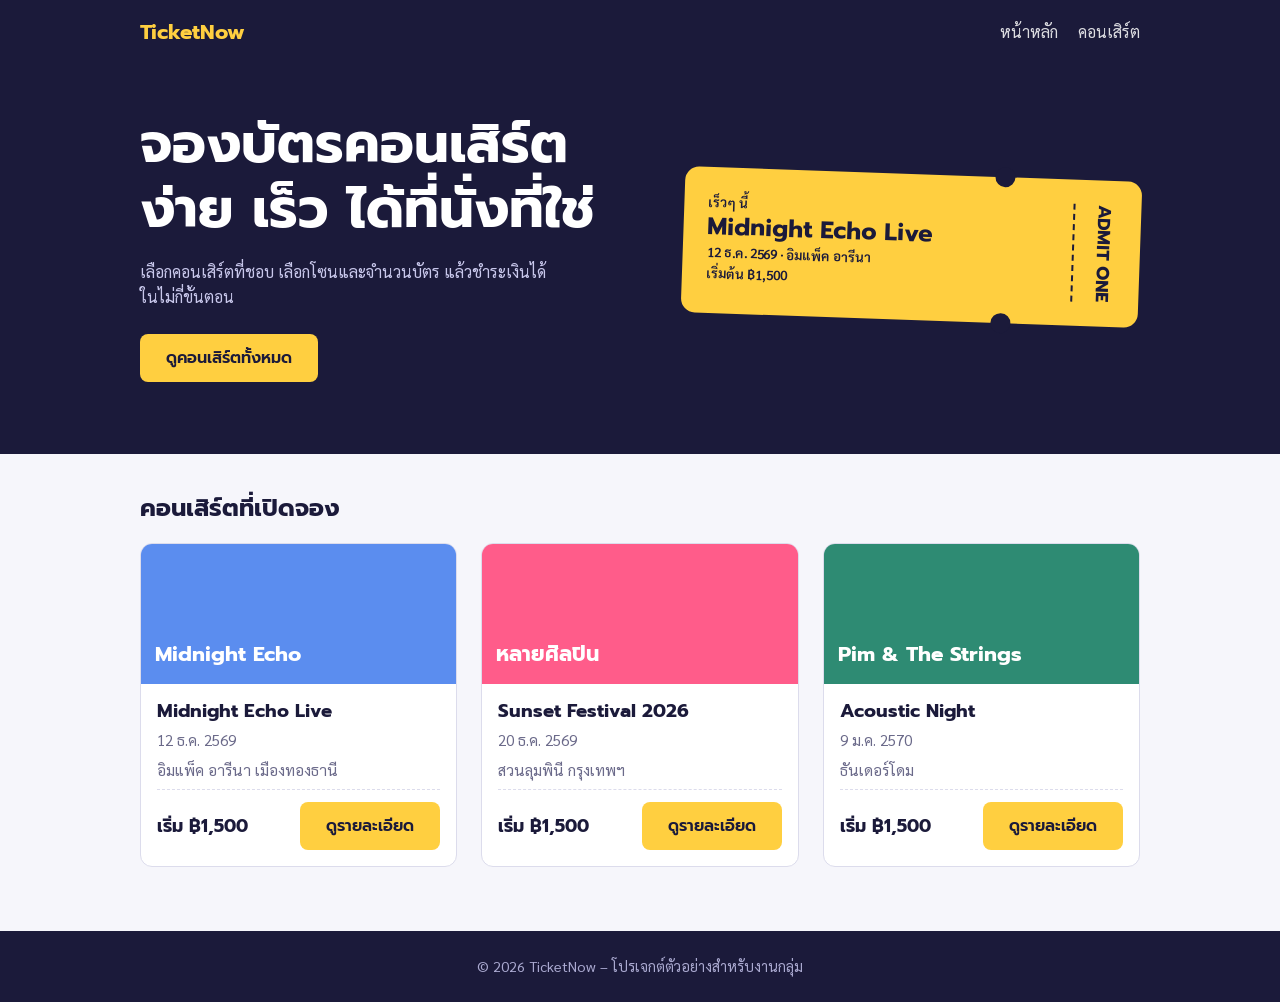
==== index.html @ 6ffe8226 "Add files via upload" ====
<!DOCTYPE html><html lang="th"><head><meta charset="utf-8"><meta name="viewport" content="width=device-width,initial-scale=1"><title>TicketNow – จองบัตรคอนเสิร์ต</title><link rel="stylesheet" href="style.css"></head><body>
<header></header>
<section class="hero"><div class="wrap">
 <div><h1>จองบัตรคอนเสิร์ต<br>ง่าย เร็ว ได้ที่นั่งที่ใช่</h1><p>เลือกคอนเสิร์ตที่ชอบ เลือกโซนและจำนวนบัตร แล้วชำระเงินได้ในไม่กี่ขั้นตอน</p><a class="btn" href="#concerts">ดูคอนเสิร์ตทั้งหมด</a></div>
 <div class="stub" aria-hidden="true"><div class="main"><small>เร็วๆ นี้</small><h3>Midnight Echo Live</h3><small>12 ธ.ค. 2569 · อิมแพ็ค อารีนา</small><small>เริ่มต้น ฿1,500</small></div><div class="seat">ADMIT ONE</div></div>
</div></section>
<main><div class="wrap" id="concerts"><h2>คอนเสิร์ตที่เปิดจอง</h2><div class="grid" id="grid"></div></div></main>
<footer></footer>
<script src="app.js"></script>
<script>
document.getElementById('grid').innerHTML=CONCERTS.map(c=>`<article class="card"><div class="cover" style="background:${c.color}">${c.artist}</div><div class="body"><h3>${c.name}</h3><div class="meta">${c.date}</div><div class="meta">${c.venue}</div><div class="foot"><span class="price">เริ่ม ${fmt(1500)}</span><a class="btn" href="detail.html?id=${c.id}">ดูรายละเอียด</a></div></div></article>`).join('');
</script></body></html>
---- style.css ----
:root{--ink:#1b1a3a;--paper:#f6f6fb;--ticket:#ffcf40;--pink:#ff5c8a;--sky:#5b8def;--line:#dcdcec;--muted:#6b6a8a;--white:#fff}
*{box-sizing:border-box;margin:0}
body{font-family:'Sarabun',sans-serif;background:var(--paper);color:var(--ink);line-height:1.6}
h1,h2,h3,.logo{font-family:'Prompt',sans-serif;line-height:1.2}
a{color:inherit;text-decoration:none}
:focus-visible{outline:3px solid var(--sky);outline-offset:2px}
.wrap{max-width:1040px;margin:0 auto;padding:0 20px}
header{background:var(--ink);color:var(--white)}
header .wrap{display:flex;justify-content:space-between;align-items:center;height:64px}
.logo{font-weight:700;font-size:1.3rem;color:var(--ticket)}
nav a{margin-left:20px;opacity:.85}nav a:hover{opacity:1}
.hero{background:var(--ink);color:var(--white);padding:48px 0 72px}
.hero .wrap{display:grid;grid-template-columns:1.1fr 1fr;gap:40px;align-items:center}
.hero h1{font-size:clamp(2rem,5vw,3.4rem);font-weight:700}
.hero p{margin:16px 0 24px;color:#c9c8ec;max-width:46ch}
.btn{display:inline-block;border:0;cursor:pointer;font:600 1rem 'Prompt',sans-serif;padding:12px 26px;border-radius:8px;background:var(--ticket);color:var(--ink)}
.btn:hover{filter:brightness(.95)}.btn:disabled{opacity:.4;cursor:not-allowed}
.btn.dark{background:var(--ink);color:var(--white)}
.stub{background:var(--ticket);color:var(--ink);border-radius:14px;padding:24px;position:relative;transform:rotate(2deg);display:grid;grid-template-columns:1fr auto;gap:16px}
.stub::before,.stub::after{content:"";position:absolute;left:calc(70% - 10px);width:20px;height:20px;border-radius:50%;background:var(--ink)}
.stub::before{top:-10px}.stub::after{bottom:-10px}
.stub .main{border-right:2px dashed var(--ink);padding-right:16px}
.stub h3{font-size:1.5rem}.stub small{display:block;font-weight:600}
.stub .seat{writing-mode:vertical-rl;font:700 1.1rem 'Prompt';align-self:center}
main{padding:40px 0 64px}
.grid{display:grid;grid-template-columns:repeat(auto-fill,minmax(290px,1fr));gap:24px;margin-top:20px}
.card{background:var(--white);border:1px solid var(--line);border-radius:12px;overflow:hidden;display:flex;flex-direction:column}
.card .cover{height:140px;display:flex;align-items:flex-end;padding:14px;color:var(--white);font:700 1.3rem 'Prompt'}
.card .body{padding:16px;display:flex;flex-direction:column;gap:6px;flex:1}
.card .meta{color:var(--muted);font-size:.95rem}
.card .foot{display:flex;justify-content:space-between;align-items:center;margin-top:auto;padding-top:12px;border-top:1px dashed var(--line)}
.price{font:700 1.1rem 'Prompt'}
.layout{display:grid;grid-template-columns:1.5fr 1fr;gap:32px;align-items:start}
.panel{background:var(--white);border:1px solid var(--line);border-radius:12px;padding:20px}
.panel+.panel{margin-top:16px}
.banner{height:220px;border-radius:12px;display:flex;align-items:flex-end;padding:20px;color:var(--white);font:700 2rem 'Prompt';margin-bottom:20px}
.zone{display:flex;justify-content:space-between;align-items:center;padding:14px 0;border-bottom:1px dashed var(--line)}
.zone:last-child{border:0}
.zone b{font-family:'Prompt'}.zone span{color:var(--muted);font-size:.9rem;display:block}
.qty{display:flex;align-items:center;gap:10px}
.qty button{width:34px;height:34px;border-radius:50%;border:1px solid var(--ink);background:var(--white);font-size:1.2rem;cursor:pointer}
.qty button:hover{background:var(--ticket)}
.row{display:flex;justify-content:space-between;padding:6px 0}
.total{font:700 1.3rem 'Prompt';border-top:2px solid var(--ink);margin-top:10px;padding-top:12px}
label{display:block;font-weight:600;margin:14px 0 4px}
input{width:100%;padding:11px 12px;border:1px solid var(--line);border-radius:8px;font:inherit}
.tabs{display:flex;gap:8px;margin-bottom:8px}
.tabs button{flex:1;padding:10px;border:1px solid var(--line);background:var(--white);border-radius:8px;font:600 .95rem 'Prompt';cursor:pointer}
.tabs button[aria-pressed=true]{background:var(--ink);color:var(--white);border-color:var(--ink)}
.hidden{display:none}
.success{text-align:center;padding:40px 20px}
.success h2{font-size:1.8rem;margin-bottom:8px}
.crumb{color:var(--muted);margin-bottom:16px;display:block}
footer{background:var(--ink);color:#aaa9d0;padding:24px 0;text-align:center;font-size:.9rem}
@media(max-width:800px){.hero .wrap,.layout{grid-template-columns:1fr}.stub{transform:none}}
@media(prefers-reduced-motion:no-preference){.stub{animation:in .6s ease-out}@keyframes in{from{transform:rotate(8deg) translateY(20px);opacity:0}}}
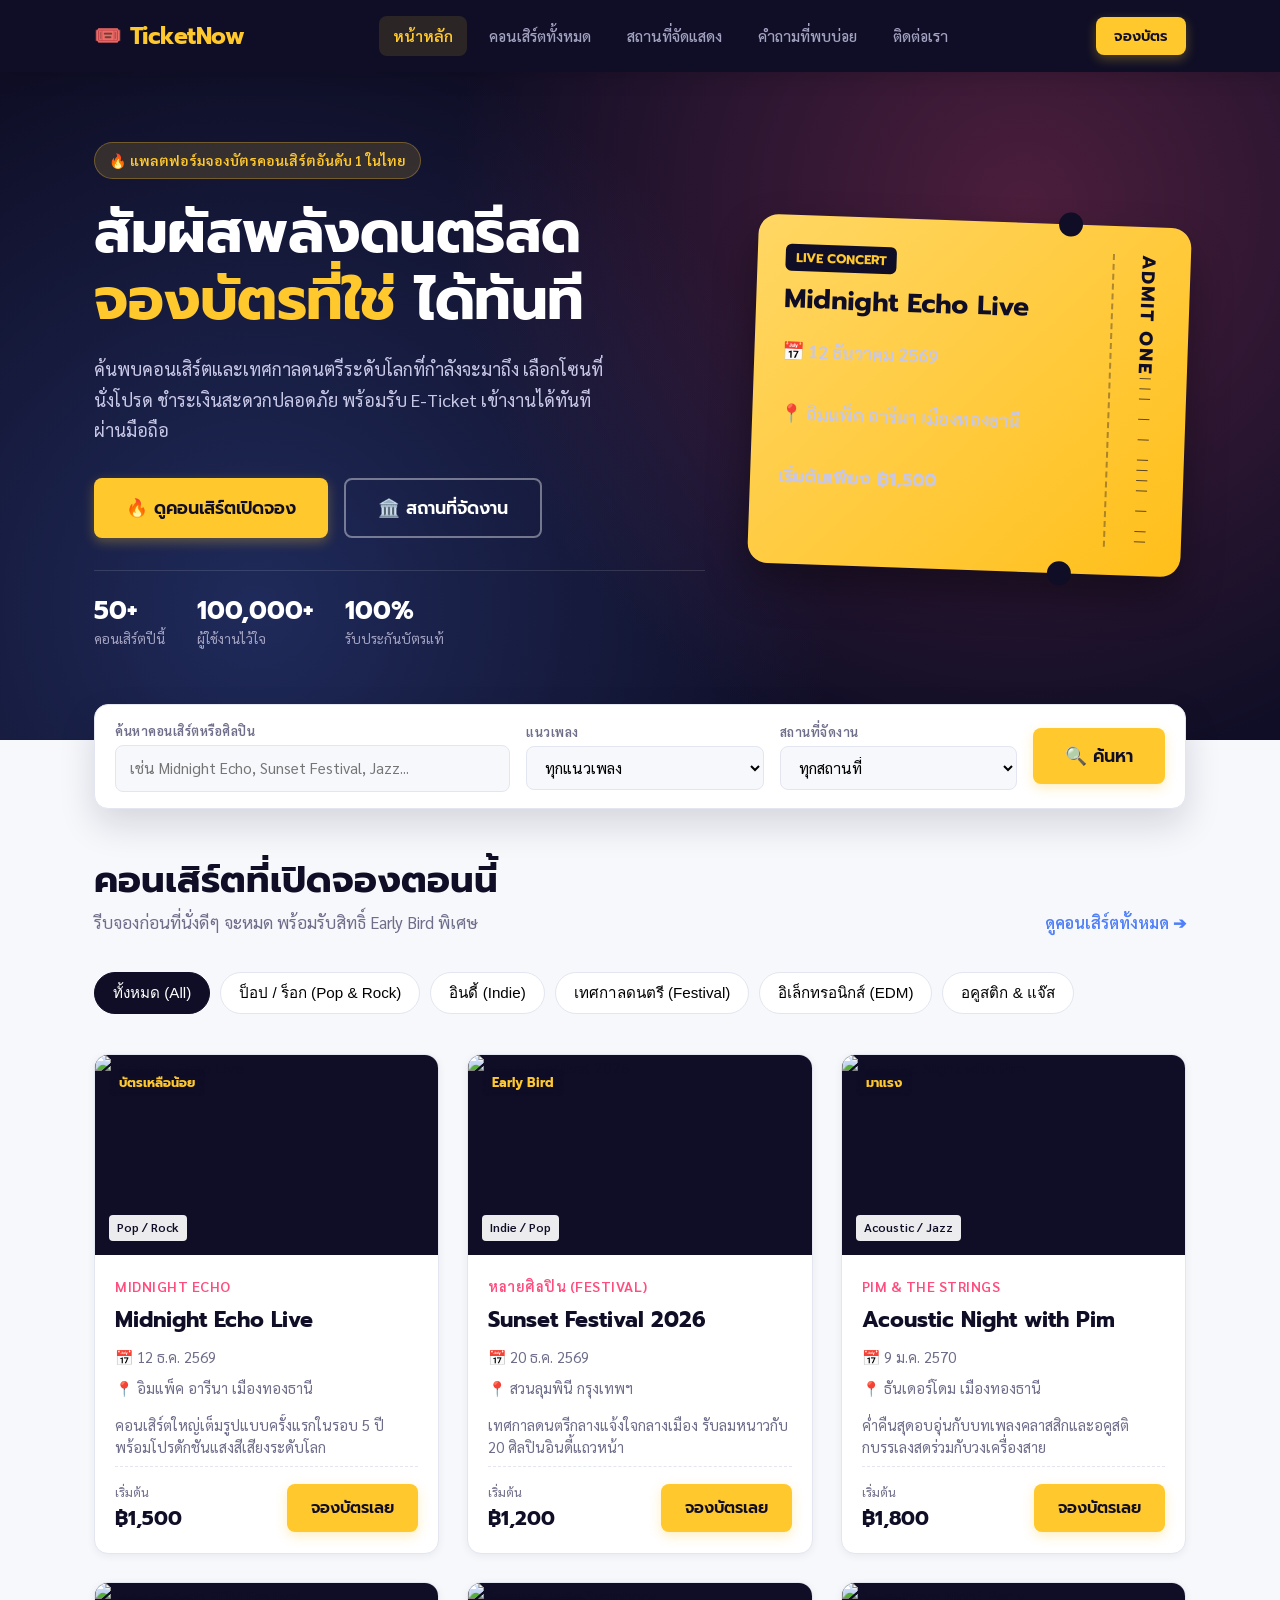
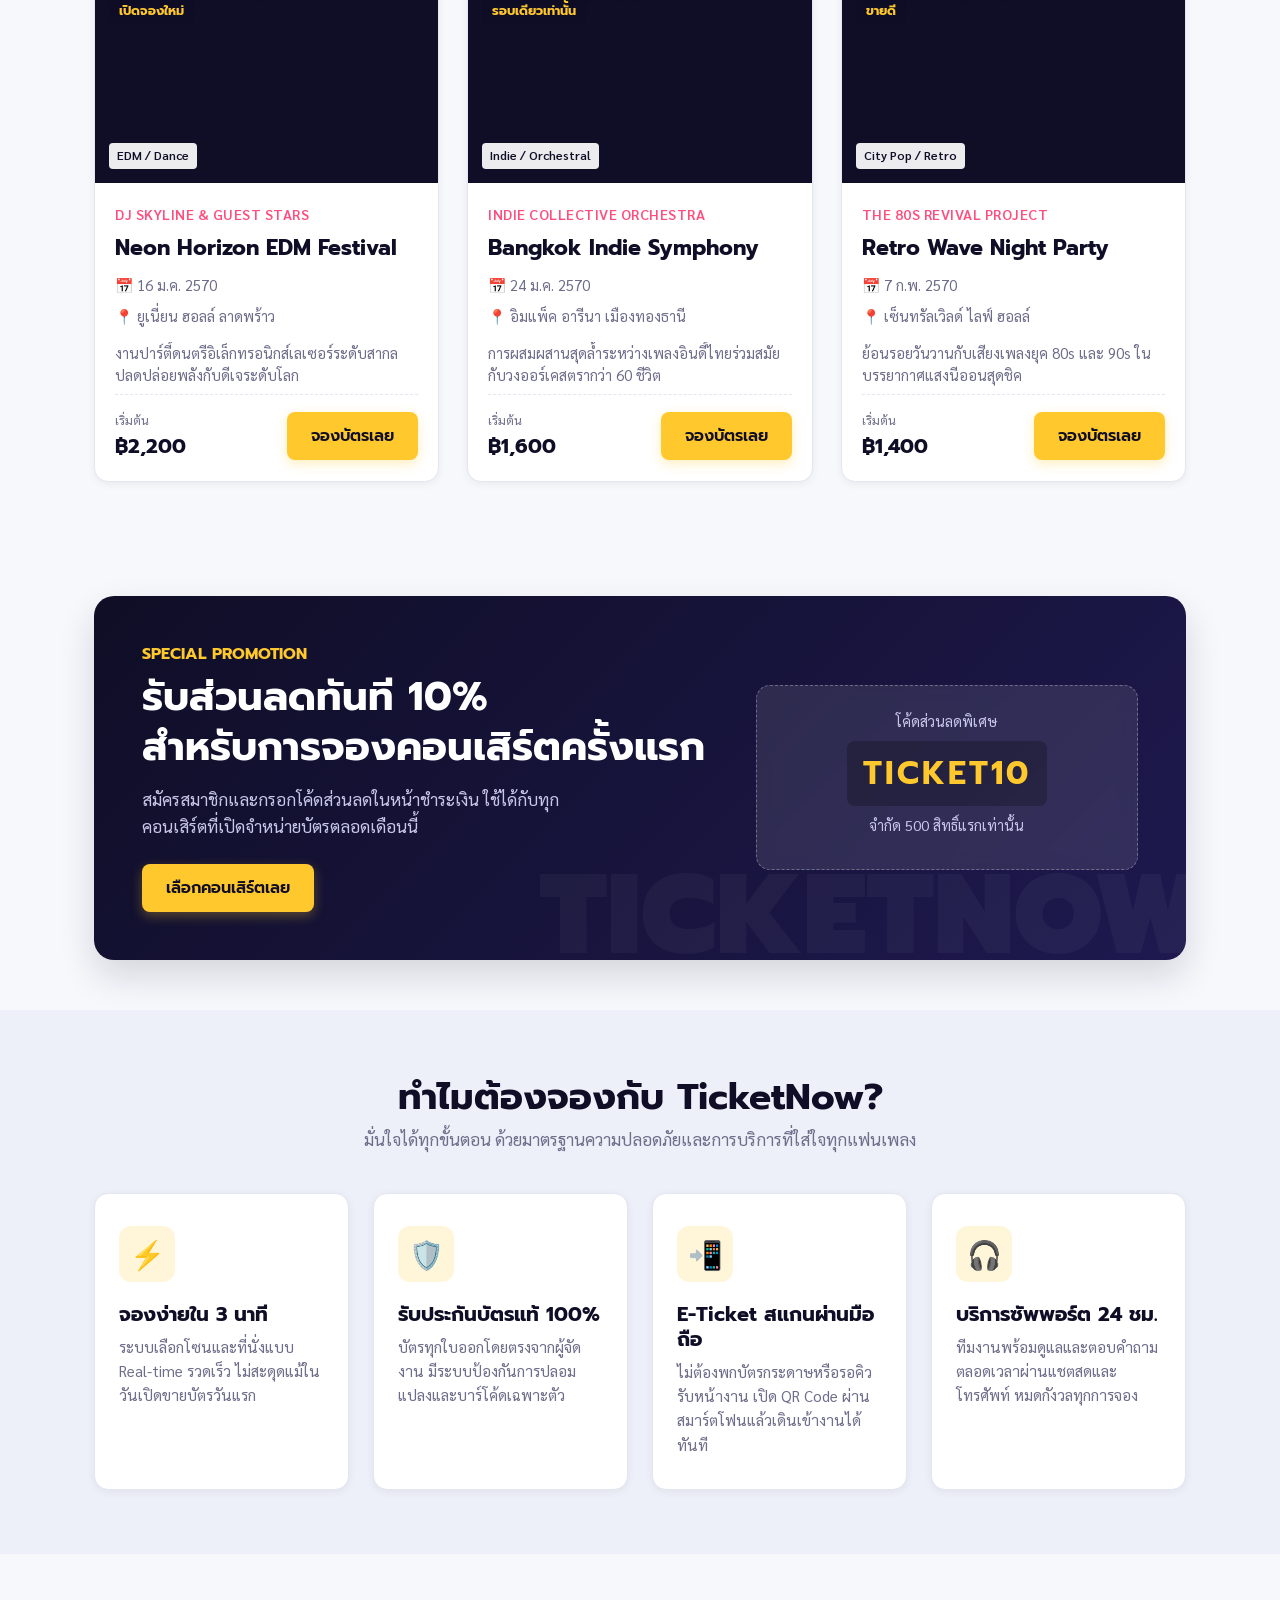
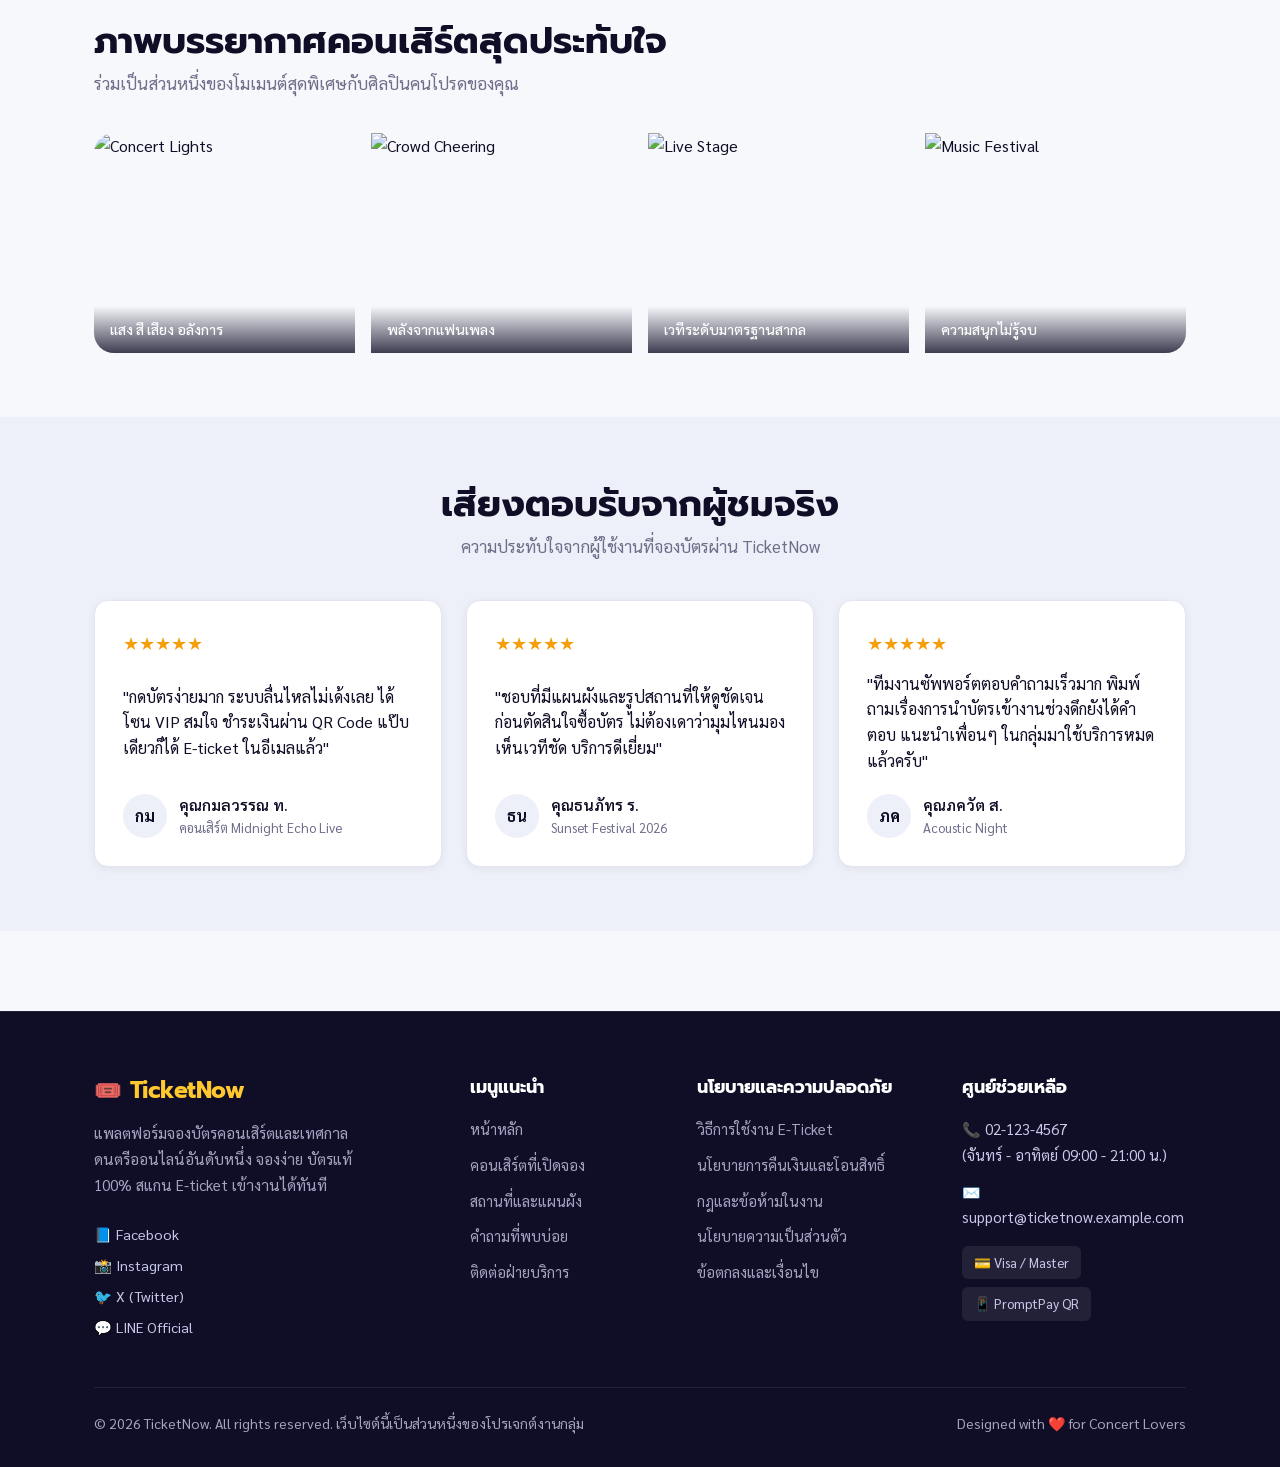
==== commit 69a84e1a: "Design homepage and add 4 new pages with UI templates" ====
--- a/index.html
+++ b/index.html
@@ -1,12 +1,328 @@
-<!DOCTYPE html><html lang="th"><head><meta charset="utf-8"><meta name="viewport" content="width=device-width,initial-scale=1"><title>TicketNow – จองบัตรคอนเสิร์ต</title><link rel="stylesheet" href="style.css"></head><body>
-<header></header>
-<section class="hero"><div class="wrap">
- <div><h1>จองบัตรคอนเสิร์ต<br>ง่าย เร็ว ได้ที่นั่งที่ใช่</h1><p>เลือกคอนเสิร์ตที่ชอบ เลือกโซนและจำนวนบัตร แล้วชำระเงินได้ในไม่กี่ขั้นตอน</p><a class="btn" href="#concerts">ดูคอนเสิร์ตทั้งหมด</a></div>
- <div class="stub" aria-hidden="true"><div class="main"><small>เร็วๆ นี้</small><h3>Midnight Echo Live</h3><small>12 ธ.ค. 2569 · อิมแพ็ค อารีนา</small><small>เริ่มต้น ฿1,500</small></div><div class="seat">ADMIT ONE</div></div>
-</div></section>
-<main><div class="wrap" id="concerts"><h2>คอนเสิร์ตที่เปิดจอง</h2><div class="grid" id="grid"></div></div></main>
-<footer></footer>
-<script src="app.js"></script>
-<script>
-document.getElementById('grid').innerHTML=CONCERTS.map(c=>`<article class="card"><div class="cover" style="background:${c.color}">${c.artist}</div><div class="body"><h3>${c.name}</h3><div class="meta">${c.date}</div><div class="meta">${c.venue}</div><div class="foot"><span class="price">เริ่ม ${fmt(1500)}</span><a class="btn" href="detail.html?id=${c.id}">ดูรายละเอียด</a></div></div></article>`).join('');
-</script></body></html>
+<!DOCTYPE html>
+<html lang="th">
+<head>
+  <meta charset="utf-8">
+  <meta name="viewport" content="width=device-width, initial-scale=1">
+  <title>TicketNow – จองบัตรคอนเสิร์ตและเทศกาลดนตรี ง่าย เร็ว ได้ที่นั่งที่ใช่</title>
+  <link rel="stylesheet" href="style.css">
+</head>
+<body>
+
+  <!-- Header โหลดอัตโนมัติจาก app.js -->
+  <header></header>
+
+  <!-- Hero Section -->
+  <section class="hero">
+    <div class="hero-bg-overlay"></div>
+    <div class="wrap">
+      <div>
+        <div class="hero-badge">🔥 แพลตฟอร์มจองบัตรคอนเสิร์ตอันดับ 1 ในไทย</div>
+        <h1>สัมผัสพลังดนตรีสด<br><span>จองบัตรที่ใช่</span> ได้ทันที</h1>
+        <p>ค้นพบคอนเสิร์ตและเทศกาลดนตรีระดับโลกที่กำลังจะมาถึง เลือกโซนที่นั่งโปรด ชำระเงินสะดวกปลอดภัย พร้อมรับ E-Ticket เข้างานได้ทันทีผ่านมือถือ</p>
+        
+        <div class="hero-actions">
+          <a class="btn btn-lg" href="#concerts">🔥 ดูคอนเสิร์ตเปิดจอง</a>
+          <a class="btn btn-lg outline-white" href="venues.html">🏛️ สถานที่จัดงาน</a>
+        </div>
+
+        <div class="hero-stats">
+          <div class="stat-item">
+            <h4>50+</h4>
+            <p>คอนเสิร์ตปีนี้</p>
+          </div>
+          <div class="stat-item">
+            <h4>100,000+</h4>
+            <p>ผู้ใช้งานไว้ใจ</p>
+          </div>
+          <div class="stat-item">
+            <h4>100%</h4>
+            <p>รับประกันบัตรแท้</p>
+          </div>
+        </div>
+      </div>
+
+      <!-- Live Ticket Stub Preview -->
+      <div>
+        <div class="stub-card" aria-hidden="true">
+          <div class="stub-left">
+            <span class="stub-tag">LIVE CONCERT</span>
+            <h3>Midnight Echo Live</h3>
+            <p class="stub-meta">📅 12 ธันวาคม 2569</p>
+            <p class="stub-meta">📍 อิมแพ็ค อารีนา เมืองทองธานี</p>
+            <p class="stub-price">เริ่มต้นเพียง ฿1,500</p>
+          </div>
+          <div class="stub-right">
+            <div class="stub-seat">ADMIT ONE</div>
+            <div class="stub-barcode">||| | | |||| | ||</div>
+          </div>
+        </div>
+      </div>
+    </div>
+  </section>
+
+  <!-- Quick Search & Filter Bar -->
+  <div class="wrap search-bar-wrap">
+    <div class="search-box">
+      <div class="search-group">
+        <label for="searchInput">ค้นหาคอนเสิร์ตหรือศิลปิน</label>
+        <input type="text" id="searchInput" placeholder="เช่น Midnight Echo, Sunset Festival, Jazz...">
+      </div>
+      <div class="search-group">
+        <label for="genreFilter">แนวเพลง</label>
+        <select id="genreFilter">
+          <option value="all">ทุกแนวเพลง</option>
+          <option value="Pop">Pop / Rock</option>
+          <option value="Indie">Indie</option>
+          <option value="Acoustic">Acoustic / Jazz</option>
+          <option value="EDM">EDM / Electronic</option>
+        </select>
+      </div>
+      <div class="search-group">
+        <label for="venueFilter">สถานที่จัดงาน</label>
+        <select id="venueFilter">
+          <option value="all">ทุกสถานที่</option>
+          <option value="อิมแพ็ค">อิมแพ็ค อารีนา</option>
+          <option value="ธันเดอร์โดม">ธันเดอร์โดม</option>
+          <option value="สวนลุมพินี">สวนลุมพินี</option>
+          <option value="ยูเนี่ยน">ยูเนี่ยน ฮอลล์</option>
+        </select>
+      </div>
+      <button class="btn btn-lg" id="searchBtn">🔍 ค้นหา</button>
+    </div>
+  </div>
+
+  <!-- Concerts Grid Section -->
+  <main class="section" id="concerts" style="padding-top: 0;">
+    <div class="wrap">
+      <div class="section-head">
+        <div>
+          <h2 class="section-title">คอนเสิร์ตที่เปิดจองตอนนี้</h2>
+          <p class="section-sub">รีบจองก่อนที่นั่งดีๆ จะหมด พร้อมรับสิทธิ์ Early Bird พิเศษ</p>
+        </div>
+        <a href="events.html" class="view-all-link">ดูคอนเสิร์ตทั้งหมด ➔</a>
+      </div>
+
+      <!-- Category Filter Chips -->
+      <div class="chips-wrap" id="chips">
+        <button class="chip active" data-genre="all">ทั้งหมด (All)</button>
+        <button class="chip" data-genre="Pop">ป็อป / ร็อก (Pop & Rock)</button>
+        <button class="chip" data-genre="Indie">อินดี้ (Indie)</button>
+        <button class="chip" data-genre="Festival">เทศกาลดนตรี (Festival)</button>
+        <button class="chip" data-genre="EDM">อิเล็กทรอนิกส์ (EDM)</button>
+        <button class="chip" data-genre="Acoustic">อคูสติก & แจ๊ส</button>
+      </div>
+
+      <!-- Dynamic Cards Grid -->
+      <div class="grid" id="grid"></div>
+    </div>
+  </main>
+
+  <!-- Promotional Early Bird Banner -->
+  <section class="wrap">
+    <div class="promo-banner">
+      <div class="promo-content">
+        <h3>SPECIAL PROMOTION</h3>
+        <h2>รับส่วนลดทันที 10%<br>สำหรับการจองคอนเสิร์ตครั้งแรก</h2>
+        <p>สมัครสมาชิกและกรอกโค้ดส่วนลดในหน้าชำระเงิน ใช้ได้กับทุกคอนเสิร์ตที่เปิดจำหน่ายบัตรตลอดเดือนนี้</p>
+        <a class="btn" href="events.html">เลือกคอนเสิร์ตเลย</a>
+      </div>
+      <div class="promo-code-box">
+        <p class="promo-code-title">โค้ดส่วนลดพิเศษ</p>
+        <div class="promo-code">TICKET10</div>
+        <p class="promo-code-title">จำกัด 500 สิทธิ์แรกเท่านั้น</p>
+      </div>
+    </div>
+  </section>
+
+  <!-- Why Choose TicketNow Section -->
+  <section class="section" style="background: var(--paper-soft);">
+    <div class="wrap">
+      <div style="text-align: center; max-width: 650px; margin: 0 auto 40px;">
+        <h2 class="section-title">ทำไมต้องจองกับ TicketNow?</h2>
+        <p class="section-sub">มั่นใจได้ทุกขั้นตอน ด้วยมาตรฐานความปลอดภัยและการบริการที่ใส่ใจทุกแฟนเพลง</p>
+      </div>
+
+      <div class="features-grid">
+        <div class="feature-box">
+          <div class="feature-icon">⚡</div>
+          <h4>จองง่ายใน 3 นาที</h4>
+          <p>ระบบเลือกโซนและที่นั่งแบบ Real-time รวดเร็ว ไม่สะดุดแม้ในวันเปิดขายบัตรวันแรก</p>
+        </div>
+        <div class="feature-box">
+          <div class="feature-icon">🛡️</div>
+          <h4>รับประกันบัตรแท้ 100%</h4>
+          <p>บัตรทุกใบออกโดยตรงจากผู้จัดงาน มีระบบป้องกันการปลอมแปลงและบาร์โค้ดเฉพาะตัว</p>
+        </div>
+        <div class="feature-box">
+          <div class="feature-icon">📲</div>
+          <h4>E-Ticket สแกนผ่านมือถือ</h4>
+          <p>ไม่ต้องพกบัตรกระดาษหรือรอคิวรับหน้างาน เปิด QR Code ผ่านสมาร์ตโฟนแล้วเดินเข้างานได้ทันที</p>
+        </div>
+        <div class="feature-box">
+          <div class="feature-icon">🎧</div>
+          <h4>บริการซัพพอร์ต 24 ชม.</h4>
+          <p>ทีมงานพร้อมดูแลและตอบคำถามตลอดเวลาผ่านแชตสดและโทรศัพท์ หมดกังวลทุกการจอง</p>
+        </div>
+      </div>
+    </div>
+  </section>
+
+  <!-- Atmosphere Gallery Section -->
+  <section class="section">
+    <div class="wrap">
+      <div class="section-head">
+        <div>
+          <h2 class="section-title">ภาพบรรยากาศคอนเสิร์ตสุดประทับใจ</h2>
+          <p class="section-sub">ร่วมเป็นส่วนหนึ่งของโมเมนต์สุดพิเศษกับศิลปินคนโปรดของคุณ</p>
+        </div>
+      </div>
+
+      <div class="gallery-grid">
+        <div class="gallery-item">
+          <img src="https://images.unsplash.com/photo-1470229722913-7c0e2dbbafd3?auto=format&fit=crop&w=600&q=80" alt="Concert Lights" loading="lazy">
+          <div class="gallery-caption">แสง สี เสียง อลังการ</div>
+        </div>
+        <div class="gallery-item">
+          <img src="https://images.unsplash.com/photo-1459749411175-04bf5292ceea?auto=format&fit=crop&w=600&q=80" alt="Crowd Cheering" loading="lazy">
+          <div class="gallery-caption">พลังจากแฟนเพลง</div>
+        </div>
+        <div class="gallery-item">
+          <img src="https://images.unsplash.com/photo-1508700115892-45ecd05ae2ad?auto=format&fit=crop&w=600&q=80" alt="Live Stage" loading="lazy">
+          <div class="gallery-caption">เวทีระดับมาตรฐานสากล</div>
+        </div>
+        <div class="gallery-item">
+          <img src="https://images.unsplash.com/photo-1493225457124-a3eb161ffa5f?auto=format&fit=crop&w=600&q=80" alt="Music Festival" loading="lazy">
+          <div class="gallery-caption">ความสนุกไม่รู้จบ</div>
+        </div>
+      </div>
+    </div>
+  </section>
+
+  <!-- Fan Reviews / Testimonials Section -->
+  <section class="section" style="background: var(--paper-soft);">
+    <div class="wrap">
+      <div style="text-align: center; max-width: 650px; margin: 0 auto 40px;">
+        <h2 class="section-title">เสียงตอบรับจากผู้ชมจริง</h2>
+        <p class="section-sub">ความประทับใจจากผู้ใช้งานที่จองบัตรผ่าน TicketNow</p>
+      </div>
+
+      <div class="reviews-grid">
+        <div class="review-card">
+          <div class="review-stars">★★★★★</div>
+          <p class="review-text">"กดบัตรง่ายมาก ระบบลื่นไหลไม่เด้งเลย ได้โซน VIP สมใจ ชำระเงินผ่าน QR Code แป๊บเดียวก็ได้ E-ticket ในอีเมลแล้ว"</p>
+          <div class="reviewer">
+            <div class="reviewer-avatar">กม</div>
+            <div>
+              <div class="reviewer-name">คุณกมลวรรณ ท.</div>
+              <div class="reviewer-event">คอนเสิร์ต Midnight Echo Live</div>
+            </div>
+          </div>
+        </div>
+
+        <div class="review-card">
+          <div class="review-stars">★★★★★</div>
+          <p class="review-text">"ชอบที่มีแผนผังและรูปสถานที่ให้ดูชัดเจนก่อนตัดสินใจซื้อบัตร ไม่ต้องเดาว่ามุมไหนมองเห็นเวทีชัด บริการดีเยี่ยม"</p>
+          <div class="reviewer">
+            <div class="reviewer-avatar">ธน</div>
+            <div>
+              <div class="reviewer-name">คุณธนภัทร ร.</div>
+              <div class="reviewer-event">Sunset Festival 2026</div>
+            </div>
+          </div>
+        </div>
+
+        <div class="review-card">
+          <div class="review-stars">★★★★★</div>
+          <p class="review-text">"ทีมงานซัพพอร์ตตอบคำถามเร็วมาก พิมพ์ถามเรื่องการนำบัตรเข้างานช่วงดึกยังได้คำตอบ แนะนำเพื่อนๆ ในกลุ่มมาใช้บริการหมดแล้วครับ"</p>
+          <div class="reviewer">
+            <div class="reviewer-avatar">ภค</div>
+            <div>
+              <div class="reviewer-name">คุณภควัต ส.</div>
+              <div class="reviewer-event">Acoustic Night</div>
+            </div>
+          </div>
+        </div>
+      </div>
+    </div>
+  </section>
+
+  <!-- Footer โหลดอัตโนมัติจาก app.js -->
+  <footer></footer>
+
+  <!-- Scripts -->
+  <script src="app.js"></script>
+  <script>
+    // ฟังก์ชันสร้าง Card คอนเสิร์ต
+    function renderCards(list) {
+      const grid = document.getElementById('grid');
+      if (list.length === 0) {
+        grid.innerHTML = '<div style="grid-column: 1/-1; text-align: center; padding: 48px; color: var(--muted);">ไม่พบคอนเสิร์ตที่ค้นหา ลองเลือกตัวกรองใหม่อีกครั้ง</div>';
+        return;
+      }
+      grid.innerHTML = list.map(c => `
+        <article class="card">
+          <div class="card-img-wrap">
+            <img class="card-img" src="${c.img}" alt="${c.name}" loading="lazy">
+            <span class="card-badge">${c.tag}</span>
+            <span class="card-genre">${c.genre}</span>
+          </div>
+          <div class="body">
+            <span class="artist">${c.artist}</span>
+            <h3>${c.name}</h3>
+            <div class="meta">📅 ${c.date}</div>
+            <div class="meta">📍 ${c.venue}</div>
+            <p class="desc">${c.desc}</p>
+            <div class="foot">
+              <div class="price-box">
+                <span class="price-label">เริ่มต้น</span>
+                <span class="price">${fmt(c.price)}</span>
+              </div>
+              <a class="btn" href="detail.html?id=${c.id}">จองบัตรเลย</a>
+            </div>
+          </div>
+        </article>
+      `).join('');
+    }
+
+    // แสดงการ์ดทั้งหมดตอนเริ่ม
+    renderCards(CONCERTS);
+
+    // ระบบกรองด้วย Chips
+    document.getElementById('chips').addEventListener('click', (e) => {
+      const chip = e.target.closest('.chip');
+      if (!chip) return;
+      document.querySelectorAll('.chip').forEach(c => c.classList.remove('active'));
+      chip.classList.add('active');
+      const genre = chip.dataset.genre;
+      if (genre === 'all') {
+        renderCards(CONCERTS);
+      } else {
+        const filtered = CONCERTS.filter(c => c.genre.toLowerCase().includes(genre.toLowerCase()) || c.name.toLowerCase().includes(genre.toLowerCase()));
+        renderCards(filtered);
+      }
+    });
+
+    // ระบบค้นหาจาก Search Bar
+    function doSearch() {
+      const q = document.getElementById('searchInput').value.trim().toLowerCase();
+      const genre = document.getElementById('genreFilter').value;
+      const venue = document.getElementById('venueFilter').value;
+
+      const filtered = CONCERTS.filter(c => {
+        const matchQ = !q || c.name.toLowerCase().includes(q) || c.artist.toLowerCase().includes(q);
+        const matchGenre = genre === 'all' || c.genre.includes(genre);
+        const matchVenue = venue === 'all' || c.venue.includes(venue);
+        return matchQ && matchGenre && matchVenue;
+      });
+
+      renderCards(filtered);
+      document.getElementById('concerts').scrollIntoView({ behavior: 'smooth' });
+    }
+
+    document.getElementById('searchBtn').addEventListener('click', doSearch);
+    document.getElementById('searchInput').addEventListener('keyup', (e) => {
+      if (e.key === 'Enter') doSearch();
+    });
+  </script>
+</body>
+</html>
--- a/style.css
+++ b/style.css
@@ -1,56 +1,1488 @@
-:root{--ink:#1b1a3a;--paper:#f6f6fb;--ticket:#ffcf40;--pink:#ff5c8a;--sky:#5b8def;--line:#dcdcec;--muted:#6b6a8a;--white:#fff}
-*{box-sizing:border-box;margin:0}
-body{font-family:'Sarabun',sans-serif;background:var(--paper);color:var(--ink);line-height:1.6}
-h1,h2,h3,.logo{font-family:'Prompt',sans-serif;line-height:1.2}
-a{color:inherit;text-decoration:none}
-:focus-visible{outline:3px solid var(--sky);outline-offset:2px}
-.wrap{max-width:1040px;margin:0 auto;padding:0 20px}
-header{background:var(--ink);color:var(--white)}
-header .wrap{display:flex;justify-content:space-between;align-items:center;height:64px}
-.logo{font-weight:700;font-size:1.3rem;color:var(--ticket)}
-nav a{margin-left:20px;opacity:.85}nav a:hover{opacity:1}
-.hero{background:var(--ink);color:var(--white);padding:48px 0 72px}
-.hero .wrap{display:grid;grid-template-columns:1.1fr 1fr;gap:40px;align-items:center}
-.hero h1{font-size:clamp(2rem,5vw,3.4rem);font-weight:700}
-.hero p{margin:16px 0 24px;color:#c9c8ec;max-width:46ch}
-.btn{display:inline-block;border:0;cursor:pointer;font:600 1rem 'Prompt',sans-serif;padding:12px 26px;border-radius:8px;background:var(--ticket);color:var(--ink)}
-.btn:hover{filter:brightness(.95)}.btn:disabled{opacity:.4;cursor:not-allowed}
-.btn.dark{background:var(--ink);color:var(--white)}
-.stub{background:var(--ticket);color:var(--ink);border-radius:14px;padding:24px;position:relative;transform:rotate(2deg);display:grid;grid-template-columns:1fr auto;gap:16px}
-.stub::before,.stub::after{content:"";position:absolute;left:calc(70% - 10px);width:20px;height:20px;border-radius:50%;background:var(--ink)}
-.stub::before{top:-10px}.stub::after{bottom:-10px}
-.stub .main{border-right:2px dashed var(--ink);padding-right:16px}
-.stub h3{font-size:1.5rem}.stub small{display:block;font-weight:600}
-.stub .seat{writing-mode:vertical-rl;font:700 1.1rem 'Prompt';align-self:center}
-main{padding:40px 0 64px}
-.grid{display:grid;grid-template-columns:repeat(auto-fill,minmax(290px,1fr));gap:24px;margin-top:20px}
-.card{background:var(--white);border:1px solid var(--line);border-radius:12px;overflow:hidden;display:flex;flex-direction:column}
-.card .cover{height:140px;display:flex;align-items:flex-end;padding:14px;color:var(--white);font:700 1.3rem 'Prompt'}
-.card .body{padding:16px;display:flex;flex-direction:column;gap:6px;flex:1}
-.card .meta{color:var(--muted);font-size:.95rem}
-.card .foot{display:flex;justify-content:space-between;align-items:center;margin-top:auto;padding-top:12px;border-top:1px dashed var(--line)}
-.price{font:700 1.1rem 'Prompt'}
-.layout{display:grid;grid-template-columns:1.5fr 1fr;gap:32px;align-items:start}
-.panel{background:var(--white);border:1px solid var(--line);border-radius:12px;padding:20px}
-.panel+.panel{margin-top:16px}
-.banner{height:220px;border-radius:12px;display:flex;align-items:flex-end;padding:20px;color:var(--white);font:700 2rem 'Prompt';margin-bottom:20px}
-.zone{display:flex;justify-content:space-between;align-items:center;padding:14px 0;border-bottom:1px dashed var(--line)}
-.zone:last-child{border:0}
-.zone b{font-family:'Prompt'}.zone span{color:var(--muted);font-size:.9rem;display:block}
-.qty{display:flex;align-items:center;gap:10px}
-.qty button{width:34px;height:34px;border-radius:50%;border:1px solid var(--ink);background:var(--white);font-size:1.2rem;cursor:pointer}
-.qty button:hover{background:var(--ticket)}
-.row{display:flex;justify-content:space-between;padding:6px 0}
-.total{font:700 1.3rem 'Prompt';border-top:2px solid var(--ink);margin-top:10px;padding-top:12px}
-label{display:block;font-weight:600;margin:14px 0 4px}
-input{width:100%;padding:11px 12px;border:1px solid var(--line);border-radius:8px;font:inherit}
-.tabs{display:flex;gap:8px;margin-bottom:8px}
-.tabs button{flex:1;padding:10px;border:1px solid var(--line);background:var(--white);border-radius:8px;font:600 .95rem 'Prompt';cursor:pointer}
-.tabs button[aria-pressed=true]{background:var(--ink);color:var(--white);border-color:var(--ink)}
-.hidden{display:none}
-.success{text-align:center;padding:40px 20px}
-.success h2{font-size:1.8rem;margin-bottom:8px}
-.crumb{color:var(--muted);margin-bottom:16px;display:block}
-footer{background:var(--ink);color:#aaa9d0;padding:24px 0;text-align:center;font-size:.9rem}
-@media(max-width:800px){.hero .wrap,.layout{grid-template-columns:1fr}.stub{transform:none}}
-@media(prefers-reduced-motion:no-preference){.stub{animation:in .6s ease-out}@keyframes in{from{transform:rotate(8deg) translateY(20px);opacity:0}}}
+/* ==========================================================
+   TicketNow - Master Stylesheet
+   Modern, Clean, Responsive Design for Concert Ticketing
+   ========================================================== */
+
+:root {
+  --ink: #0f0e26;
+  --ink-soft: #1c1a3e;
+  --ink-light: #2c2859;
+  --paper: #f7f8fc;
+  --paper-soft: #edf0f8;
+  --ticket: #ffc82c;
+  --ticket-hover: #e6b220;
+  --pink: #ff4d7e;
+  --sky: #4f80f7;
+  --green: #10b981;
+  --line: #e3e6f0;
+  --line-dark: #37336b;
+  --muted: #6e6d8a;
+  --muted-light: #a4a3c2;
+  --white: #ffffff;
+  --shadow-sm: 0 2px 8px rgba(15, 14, 38, 0.06);
+  --shadow-md: 0 8px 24px rgba(15, 14, 38, 0.1);
+  --shadow-lg: 0 16px 36px rgba(15, 14, 38, 0.14);
+  --radius-sm: 8px;
+  --radius-md: 14px;
+  --radius-lg: 20px;
+}
+
+* {
+  box-sizing: border-box;
+  margin: 0;
+  padding: 0;
+}
+
+body {
+  font-family: 'Sarabun', -apple-system, BlinkMacSystemFont, sans-serif;
+  background: var(--paper);
+  color: var(--ink);
+  line-height: 1.6;
+  -webkit-font-smoothing: antialiased;
+}
+
+h1, h2, h3, h4, h5, .logo, .font-heading {
+  font-family: 'Prompt', sans-serif;
+  line-height: 1.25;
+  color: var(--ink);
+}
+
+a {
+  color: inherit;
+  text-decoration: none;
+  transition: all 0.2s ease;
+}
+
+img {
+  max-width: 100%;
+  height: auto;
+  display: block;
+}
+
+:focus-visible {
+  outline: 3px solid var(--sky);
+  outline-offset: 2px;
+}
+
+.wrap {
+  max-width: 1140px;
+  margin: 0 auto;
+  padding: 0 24px;
+}
+
+/* ==========================================================
+   Buttons
+   ========================================================== */
+.btn {
+  display: inline-flex;
+  align-items: center;
+  justify-content: center;
+  gap: 8px;
+  border: 0;
+  cursor: pointer;
+  font: 600 1rem 'Prompt', sans-serif;
+  padding: 12px 24px;
+  border-radius: var(--radius-sm);
+  background: var(--ticket);
+  color: var(--ink);
+  box-shadow: 0 4px 12px rgba(255, 200, 44, 0.3);
+  transition: all 0.2s ease;
+}
+
+.btn:hover {
+  background: var(--ticket-hover);
+  transform: translateY(-2px);
+  box-shadow: 0 6px 16px rgba(255, 200, 44, 0.4);
+}
+
+.btn:active {
+  transform: translateY(0);
+}
+
+.btn:disabled {
+  opacity: 0.5;
+  cursor: not-allowed;
+  transform: none;
+  box-shadow: none;
+}
+
+.btn.dark {
+  background: var(--ink);
+  color: var(--white);
+  box-shadow: 0 4px 14px rgba(15, 14, 38, 0.2);
+}
+
+.btn.dark:hover {
+  background: var(--ink-light);
+}
+
+.btn.outline {
+  background: transparent;
+  border: 2px solid var(--line);
+  color: var(--ink);
+  box-shadow: none;
+}
+
+.btn.outline:hover {
+  border-color: var(--ink);
+  background: var(--paper-soft);
+}
+
+.btn.outline-white {
+  background: transparent;
+  border: 2px solid rgba(255, 255, 255, 0.4);
+  color: var(--white);
+  box-shadow: none;
+}
+
+.btn.outline-white:hover {
+  border-color: var(--white);
+  background: rgba(255, 255, 255, 0.1);
+}
+
+.btn-sm {
+  padding: 8px 16px;
+  font-size: 0.9rem;
+}
+
+.btn-lg {
+  padding: 15px 32px;
+  font-size: 1.1rem;
+}
+
+/* ==========================================================
+   Header & Navigation
+   ========================================================== */
+header {
+  background: var(--ink);
+  color: var(--white);
+  position: sticky;
+  top: 0;
+  z-index: 100;
+  box-shadow: 0 4px 20px rgba(0, 0, 0, 0.15);
+}
+
+.header-wrap {
+  display: flex;
+  justify-content: space-between;
+  align-items: center;
+  height: 72px;
+}
+
+.logo {
+  font-weight: 700;
+  font-size: 1.45rem;
+  color: var(--ticket);
+  display: flex;
+  align-items: center;
+  gap: 8px;
+  letter-spacing: -0.5px;
+}
+
+.logo-badge {
+  font-size: 1.4rem;
+}
+
+.nav-menu {
+  display: flex;
+  align-items: center;
+  gap: 8px;
+}
+
+.nav-menu a {
+  padding: 8px 14px;
+  border-radius: var(--radius-sm);
+  font-size: 0.95rem;
+  font-weight: 500;
+  color: var(--muted-light);
+}
+
+.nav-menu a:hover {
+  color: var(--white);
+  background: rgba(255, 255, 255, 0.08);
+}
+
+.nav-menu a.active {
+  color: var(--ticket);
+  background: rgba(255, 200, 44, 0.12);
+  font-weight: 600;
+}
+
+.header-actions {
+  display: flex;
+  align-items: center;
+  gap: 12px;
+}
+
+.btn-nav {
+  padding: 8px 18px;
+  font-size: 0.9rem;
+}
+
+.nav-toggle {
+  display: none;
+  background: none;
+  border: none;
+  color: var(--white);
+  font-size: 1.6rem;
+  cursor: pointer;
+  padding: 6px;
+}
+
+/* ==========================================================
+   Hero Section (Main Page)
+   ========================================================== */
+.hero {
+  position: relative;
+  background: var(--ink);
+  color: var(--white);
+  padding: 70px 0 90px;
+  overflow: hidden;
+}
+
+.hero-bg-overlay {
+  position: absolute;
+  top: 0;
+  left: 0;
+  width: 100%;
+  height: 100%;
+  background-image: 
+    radial-gradient(circle at 80% 20%, rgba(255, 77, 126, 0.25) 0%, transparent 50%),
+    radial-gradient(circle at 20% 80%, rgba(79, 128, 247, 0.25) 0%, transparent 50%),
+    linear-gradient(to bottom, rgba(15, 14, 38, 0.85), rgba(15, 14, 38, 0.96)),
+    url('https://images.unsplash.com/photo-1470225620780-dba8ba36b745?auto=format&fit=crop&w=1600&q=80');
+  background-size: cover;
+  background-position: center;
+  pointer-events: none;
+}
+
+.hero .wrap {
+  position: relative;
+  z-index: 2;
+  display: grid;
+  grid-template-columns: 1.2fr 0.85fr;
+  gap: 48px;
+  align-items: center;
+}
+
+.hero-badge {
+  display: inline-flex;
+  align-items: center;
+  gap: 8px;
+  background: rgba(255, 200, 44, 0.15);
+  color: var(--ticket);
+  border: 1px solid rgba(255, 200, 44, 0.3);
+  padding: 6px 14px;
+  border-radius: 99px;
+  font-size: 0.88rem;
+  font-weight: 600;
+  margin-bottom: 20px;
+}
+
+.hero h1 {
+  font-size: clamp(2.4rem, 4.5vw, 3.6rem);
+  font-weight: 700;
+  line-height: 1.18;
+  color: var(--white);
+  letter-spacing: -0.5px;
+}
+
+.hero h1 span {
+  color: var(--ticket);
+}
+
+.hero p {
+  margin: 20px 0 32px;
+  color: #c8c7e6;
+  font-size: 1.12rem;
+  max-width: 52ch;
+  line-height: 1.7;
+}
+
+.hero-actions {
+  display: flex;
+  flex-wrap: wrap;
+  gap: 16px;
+  margin-bottom: 32px;
+}
+
+.hero-stats {
+  display: flex;
+  gap: 32px;
+  padding-top: 24px;
+  border-top: 1px solid rgba(255, 255, 255, 0.12);
+}
+
+.stat-item h4 {
+  font-size: 1.6rem;
+  color: var(--white);
+  font-weight: 700;
+}
+
+.stat-item p {
+  margin: 0;
+  font-size: 0.85rem;
+  color: var(--muted-light);
+}
+
+/* Interactive Ticket Stub */
+.stub-card {
+  background: linear-gradient(135deg, #ffd764, #ffbf1a);
+  color: var(--ink);
+  border-radius: 20px;
+  padding: 28px;
+  position: relative;
+  box-shadow: 0 20px 40px rgba(0, 0, 0, 0.35);
+  transform: rotate(2deg);
+  transition: transform 0.3s ease;
+  display: grid;
+  grid-template-columns: 1fr auto;
+  gap: 20px;
+}
+
+.stub-card:hover {
+  transform: rotate(0deg) scale(1.02);
+}
+
+.stub-card::before, .stub-card::after {
+  content: "";
+  position: absolute;
+  left: calc(72% - 12px);
+  width: 24px;
+  height: 24px;
+  border-radius: 50%;
+  background: #0f0e26;
+}
+
+.stub-card::before { top: -12px; }
+.stub-card::after { bottom: -12px; }
+
+.stub-left {
+  border-right: 2px dashed rgba(15, 14, 38, 0.35);
+  padding-right: 20px;
+}
+
+.stub-tag {
+  display: inline-block;
+  background: var(--ink);
+  color: var(--ticket);
+  padding: 4px 10px;
+  border-radius: 6px;
+  font: 700 0.8rem 'Prompt';
+  margin-bottom: 12px;
+}
+
+.stub-left h3 {
+  font-size: 1.65rem;
+  margin-bottom: 8px;
+  color: var(--ink);
+}
+
+.stub-meta {
+  font-size: 0.95rem;
+  font-weight: 600;
+  color: #3b3765;
+  margin-bottom: 4px;
+}
+
+.stub-price {
+  font: 700 1.25rem 'Prompt';
+  margin-top: 14px;
+  color: var(--ink);
+}
+
+.stub-right {
+  display: flex;
+  flex-direction: column;
+  align-items: center;
+  justify-content: space-between;
+  text-align: center;
+}
+
+.stub-seat {
+  writing-mode: vertical-rl;
+  font: 700 1.15rem 'Prompt';
+  letter-spacing: 2px;
+}
+
+.stub-barcode {
+  font-family: monospace;
+  font-size: 0.75rem;
+  letter-spacing: 3px;
+  writing-mode: vertical-rl;
+  opacity: 0.7;
+}
+
+/* ==========================================================
+   Search & Filter Bar
+   ========================================================== */
+.search-bar-wrap {
+  margin-top: -36px;
+  position: relative;
+  z-index: 10;
+  margin-bottom: 48px;
+}
+
+.search-box {
+  background: var(--white);
+  border-radius: var(--radius-md);
+  padding: 16px 20px;
+  box-shadow: var(--shadow-lg);
+  display: grid;
+  grid-template-columns: 2fr 1.2fr 1.2fr auto;
+  gap: 16px;
+  align-items: center;
+  border: 1px solid var(--line);
+}
+
+.search-group {
+  display: flex;
+  flex-direction: column;
+  gap: 4px;
+}
+
+.search-group label {
+  font-size: 0.8rem;
+  font-weight: 600;
+  color: var(--muted);
+  text-transform: uppercase;
+  letter-spacing: 0.5px;
+}
+
+.search-group input, .search-group select {
+  border: 1px solid var(--line);
+  padding: 10px 14px;
+  border-radius: var(--radius-sm);
+  font: inherit;
+  font-size: 0.95rem;
+  background: var(--paper);
+}
+
+.search-group input:focus, .search-group select:focus {
+  background: var(--white);
+  border-color: var(--sky);
+}
+
+/* ==========================================================
+   Section Headers & Common
+   ========================================================== */
+.section {
+  padding: 64px 0;
+}
+
+.section-head {
+  display: flex;
+  justify-content: space-between;
+  align-items: flex-end;
+  margin-bottom: 36px;
+  flex-wrap: wrap;
+  gap: 16px;
+}
+
+.section-title {
+  font-size: clamp(1.8rem, 3vw, 2.3rem);
+  color: var(--ink);
+}
+
+.section-sub {
+  color: var(--muted);
+  font-size: 1.05rem;
+  margin-top: 6px;
+}
+
+.view-all-link {
+  font-weight: 600;
+  color: var(--sky);
+  display: inline-flex;
+  align-items: center;
+  gap: 6px;
+}
+
+.view-all-link:hover {
+  text-decoration: underline;
+}
+
+/* Category Filter Chips */
+.chips-wrap {
+  display: flex;
+  gap: 10px;
+  overflow-x: auto;
+  padding-bottom: 12px;
+  margin-bottom: 28px;
+}
+
+.chip {
+  padding: 8px 18px;
+  border-radius: 99px;
+  background: var(--white);
+  border: 1px solid var(--line);
+  font-weight: 500;
+  font-size: 0.95rem;
+  cursor: pointer;
+  white-space: nowrap;
+  transition: all 0.2s ease;
+}
+
+.chip:hover, .chip.active {
+  background: var(--ink);
+  color: var(--white);
+  border-color: var(--ink);
+}
+
+/* ==========================================================
+   Concert Cards Grid
+   ========================================================== */
+.grid {
+  display: grid;
+  grid-template-columns: repeat(auto-fill, minmax(320px, 1fr));
+  gap: 28px;
+}
+
+.card {
+  background: var(--white);
+  border: 1px solid var(--line);
+  border-radius: var(--radius-md);
+  overflow: hidden;
+  display: flex;
+  flex-direction: column;
+  transition: transform 0.25s ease, box-shadow 0.25s ease;
+  box-shadow: var(--shadow-sm);
+}
+
+.card:hover {
+  transform: translateY(-6px);
+  box-shadow: var(--shadow-lg);
+}
+
+.card-img-wrap {
+  position: relative;
+  height: 200px;
+  overflow: hidden;
+  background: var(--ink);
+}
+
+.card-img {
+  width: 100%;
+  height: 100%;
+  object-fit: cover;
+  transition: transform 0.4s ease;
+}
+
+.card:hover .card-img {
+  transform: scale(1.06);
+}
+
+.card-badge {
+  position: absolute;
+  top: 14px;
+  left: 14px;
+  background: rgba(15, 14, 38, 0.85);
+  backdrop-filter: blur(4px);
+  color: var(--ticket);
+  padding: 4px 10px;
+  border-radius: 6px;
+  font: 700 0.8rem 'Prompt';
+}
+
+.card-genre {
+  position: absolute;
+  bottom: 14px;
+  left: 14px;
+  background: rgba(255, 255, 255, 0.92);
+  color: var(--ink);
+  padding: 3px 8px;
+  border-radius: 4px;
+  font-size: 0.78rem;
+  font-weight: 600;
+}
+
+.card .body {
+  padding: 20px;
+  display: flex;
+  flex-direction: column;
+  gap: 8px;
+  flex: 1;
+}
+
+.card .artist {
+  font-size: 0.9rem;
+  font-weight: 600;
+  color: var(--pink);
+  text-transform: uppercase;
+  letter-spacing: 0.5px;
+}
+
+.card h3 {
+  font-size: 1.35rem;
+  color: var(--ink);
+  margin-bottom: 4px;
+}
+
+.card .meta {
+  color: var(--muted);
+  font-size: 0.92rem;
+  display: flex;
+  align-items: center;
+  gap: 6px;
+}
+
+.card .desc {
+  font-size: 0.92rem;
+  color: var(--muted);
+  margin-top: 6px;
+  line-height: 1.5;
+  display: -webkit-box;
+  -webkit-line-clamp: 2;
+  -webkit-box-orient: vertical;
+  overflow: hidden;
+}
+
+.card .foot {
+  display: flex;
+  justify-content: space-between;
+  align-items: center;
+  margin-top: auto;
+  padding-top: 16px;
+  border-top: 1px dashed var(--line);
+}
+
+.price-box {
+  display: flex;
+  flex-direction: column;
+}
+
+.price-label {
+  font-size: 0.78rem;
+  color: var(--muted);
+}
+
+.price {
+  font: 700 1.25rem 'Prompt';
+  color: var(--ink);
+}
+
+/* ==========================================================
+   Promotional Banner
+   ========================================================== */
+.promo-banner {
+  background: linear-gradient(135deg, var(--ink) 0%, #1e194f 100%);
+  color: var(--white);
+  border-radius: var(--radius-lg);
+  padding: 48px;
+  position: relative;
+  overflow: hidden;
+  margin: 50px 0;
+  box-shadow: var(--shadow-lg);
+  display: grid;
+  grid-template-columns: 1.2fr 0.8fr;
+  align-items: center;
+  gap: 40px;
+}
+
+.promo-banner::after {
+  content: "TICKETNOW";
+  position: absolute;
+  right: -20px;
+  bottom: -40px;
+  font: 900 7rem 'Prompt';
+  color: rgba(255, 255, 255, 0.04);
+  pointer-events: none;
+}
+
+.promo-content h3 {
+  color: var(--ticket);
+  font-size: 1rem;
+  margin-bottom: 8px;
+  text-transform: uppercase;
+}
+
+.promo-content h2 {
+  font-size: clamp(1.8rem, 3.5vw, 2.5rem);
+  color: var(--white);
+  margin-bottom: 14px;
+}
+
+.promo-content p {
+  color: #c9c8eb;
+  font-size: 1.05rem;
+  margin-bottom: 24px;
+  max-width: 50ch;
+}
+
+.promo-code-box {
+  background: rgba(255, 255, 255, 0.1);
+  backdrop-filter: blur(8px);
+  border: 1px dashed rgba(255, 255, 255, 0.3);
+  padding: 24px;
+  border-radius: var(--radius-md);
+  text-align: center;
+}
+
+.promo-code-title {
+  font-size: 0.9rem;
+  color: #c9c8eb;
+  margin-bottom: 8px;
+}
+
+.promo-code {
+  font: 700 2rem 'Prompt';
+  color: var(--ticket);
+  letter-spacing: 3px;
+  background: rgba(0, 0, 0, 0.25);
+  padding: 8px 16px;
+  border-radius: 8px;
+  display: inline-block;
+  margin-bottom: 8px;
+}
+
+/* ==========================================================
+   Features / Value Props (Why Choose Us)
+   ========================================================== */
+.features-grid {
+  display: grid;
+  grid-template-columns: repeat(auto-fit, minmax(240px, 1fr));
+  gap: 24px;
+  margin-top: 24px;
+}
+
+.feature-box {
+  background: var(--white);
+  padding: 32px 24px;
+  border-radius: var(--radius-md);
+  border: 1px solid var(--line);
+  box-shadow: var(--shadow-sm);
+  transition: transform 0.2s ease;
+}
+
+.feature-box:hover {
+  transform: translateY(-4px);
+  box-shadow: var(--shadow-md);
+}
+
+.feature-icon {
+  width: 56px;
+  height: 56px;
+  border-radius: 12px;
+  background: rgba(255, 200, 44, 0.18);
+  display: flex;
+  align-items: center;
+  justify-content: center;
+  font-size: 1.75rem;
+  margin-bottom: 20px;
+}
+
+.feature-box h4 {
+  font-size: 1.25rem;
+  margin-bottom: 8px;
+  color: var(--ink);
+}
+
+.feature-box p {
+  color: var(--muted);
+  font-size: 0.95rem;
+  line-height: 1.6;
+}
+
+/* ==========================================================
+   Atmosphere Gallery
+   ========================================================== */
+.gallery-grid {
+  display: grid;
+  grid-template-columns: repeat(4, 1fr);
+  gap: 16px;
+  border-radius: var(--radius-lg);
+  overflow: hidden;
+}
+
+.gallery-item {
+  height: 220px;
+  overflow: hidden;
+  position: relative;
+}
+
+.gallery-item img {
+  width: 100%;
+  height: 100%;
+  object-fit: cover;
+  transition: transform 0.5s ease;
+}
+
+.gallery-item:hover img {
+  transform: scale(1.08);
+}
+
+.gallery-caption {
+  position: absolute;
+  bottom: 0;
+  left: 0;
+  width: 100%;
+  background: linear-gradient(to top, rgba(15, 14, 38, 0.8), transparent);
+  color: var(--white);
+  padding: 12px 16px;
+  font-size: 0.88rem;
+  font-weight: 500;
+}
+
+/* ==========================================================
+   Testimonials / Reviews
+   ========================================================== */
+.reviews-grid {
+  display: grid;
+  grid-template-columns: repeat(auto-fit, minmax(300px, 1fr));
+  gap: 24px;
+}
+
+.review-card {
+  background: var(--white);
+  padding: 28px;
+  border-radius: var(--radius-md);
+  border: 1px solid var(--line);
+  box-shadow: var(--shadow-sm);
+  display: flex;
+  flex-direction: column;
+  justify-content: space-between;
+}
+
+.review-stars {
+  color: #f59e0b;
+  font-size: 1.1rem;
+  margin-bottom: 14px;
+}
+
+.review-text {
+  font-size: 1rem;
+  color: var(--ink);
+  line-height: 1.6;
+  margin-bottom: 20px;
+}
+
+.reviewer {
+  display: flex;
+  align-items: center;
+  gap: 12px;
+}
+
+.reviewer-avatar {
+  width: 44px;
+  height: 44px;
+  border-radius: 50%;
+  background: var(--paper-soft);
+  display: flex;
+  align-items: center;
+  justify-content: center;
+  font-weight: 700;
+  color: var(--ink);
+}
+
+.reviewer-name {
+  font-weight: 600;
+  font-size: 0.95rem;
+}
+
+.reviewer-event {
+  font-size: 0.82rem;
+  color: var(--muted);
+}
+
+/* ==========================================================
+   Inner Page Header / Breadcrumb Banner
+   ========================================================== */
+.page-banner {
+  background: var(--ink);
+  color: var(--white);
+  padding: 48px 0;
+  position: relative;
+  overflow: hidden;
+}
+
+.page-banner-overlay {
+  position: absolute;
+  top: 0;
+  left: 0;
+  width: 100%;
+  height: 100%;
+  background-size: cover;
+  background-position: center;
+  opacity: 0.25;
+}
+
+.page-banner .wrap {
+  position: relative;
+  z-index: 2;
+}
+
+.page-banner h1 {
+  font-size: clamp(2rem, 4vw, 2.8rem);
+  color: var(--white);
+  margin-bottom: 8px;
+}
+
+.page-banner p {
+  color: #c9c8eb;
+  font-size: 1.1rem;
+  max-width: 60ch;
+}
+
+.crumb {
+  color: var(--muted-light);
+  font-size: 0.9rem;
+  margin-bottom: 12px;
+  display: inline-block;
+}
+
+.crumb:hover {
+  color: var(--ticket);
+}
+
+/* ==========================================================
+   Venues Page Styles
+   ========================================================== */
+.venue-card {
+  background: var(--white);
+  border: 1px solid var(--line);
+  border-radius: var(--radius-md);
+  overflow: hidden;
+  display: grid;
+  grid-template-columns: 1fr 1.3fr;
+  gap: 0;
+  box-shadow: var(--shadow-sm);
+  margin-bottom: 32px;
+}
+
+.venue-img-wrap {
+  position: relative;
+  min-height: 260px;
+}
+
+.venue-img-wrap img {
+  width: 100%;
+  height: 100%;
+  object-fit: cover;
+}
+
+.venue-body {
+  padding: 32px;
+  display: flex;
+  flex-direction: column;
+  justify-content: center;
+}
+
+.venue-badge {
+  display: inline-block;
+  background: rgba(79, 128, 247, 0.12);
+  color: var(--sky);
+  padding: 4px 10px;
+  border-radius: 6px;
+  font: 600 0.82rem 'Prompt';
+  margin-bottom: 8px;
+  width: fit-content;
+}
+
+.venue-body h3 {
+  font-size: 1.6rem;
+  margin-bottom: 10px;
+}
+
+.venue-specs {
+  display: flex;
+  gap: 20px;
+  margin: 16px 0;
+  padding: 12px 0;
+  border-top: 1px solid var(--line);
+  border-bottom: 1px solid var(--line);
+}
+
+.venue-spec-item strong {
+  display: block;
+  font-size: 1.1rem;
+  color: var(--ink);
+}
+
+.venue-spec-item span {
+  font-size: 0.85rem;
+  color: var(--muted);
+}
+
+/* ==========================================================
+   FAQ Page Styles
+   ========================================================== */
+.faq-grid {
+  display: grid;
+  grid-template-columns: 1fr 340px;
+  gap: 40px;
+  align-items: start;
+}
+
+.faq-list {
+  display: flex;
+  flex-direction: column;
+  gap: 16px;
+}
+
+.faq-item {
+  background: var(--white);
+  border: 1px solid var(--line);
+  border-radius: var(--radius-md);
+  padding: 24px;
+  box-shadow: var(--shadow-sm);
+  transition: all 0.2s ease;
+}
+
+.faq-item:hover {
+  border-color: var(--line-dark);
+}
+
+.faq-question {
+  font-size: 1.15rem;
+  font-weight: 600;
+  color: var(--ink);
+  margin-bottom: 10px;
+  display: flex;
+  align-items: center;
+  gap: 10px;
+}
+
+.faq-question span.q-badge {
+  background: var(--paper-soft);
+  color: var(--sky);
+  padding: 2px 8px;
+  border-radius: 4px;
+  font-size: 0.85rem;
+}
+
+.faq-answer {
+  color: var(--muted);
+  line-height: 1.7;
+  font-size: 0.98rem;
+}
+
+.faq-sidebar {
+  background: var(--white);
+  border: 1px solid var(--line);
+  border-radius: var(--radius-md);
+  padding: 28px;
+  box-shadow: var(--shadow-sm);
+  position: sticky;
+  top: 96px;
+}
+
+/* ==========================================================
+   Contact Page Styles
+   ========================================================== */
+.contact-layout {
+  display: grid;
+  grid-template-columns: 1fr 1.3fr;
+  gap: 40px;
+  align-items: start;
+}
+
+.contact-info-card {
+  background: var(--ink);
+  color: var(--white);
+  padding: 36px;
+  border-radius: var(--radius-md);
+  box-shadow: var(--shadow-md);
+}
+
+.contact-info-card h3 {
+  color: var(--ticket);
+  font-size: 1.5rem;
+  margin-bottom: 12px;
+}
+
+.contact-detail-item {
+  display: flex;
+  gap: 16px;
+  margin-top: 24px;
+  align-items: flex-start;
+}
+
+.contact-icon {
+  font-size: 1.4rem;
+  background: rgba(255, 255, 255, 0.1);
+  width: 44px;
+  height: 44px;
+  border-radius: 10px;
+  display: flex;
+  align-items: center;
+  justify-content: center;
+  flex-shrink: 0;
+}
+
+.contact-form-card {
+  background: var(--white);
+  border: 1px solid var(--line);
+  border-radius: var(--radius-md);
+  padding: 36px;
+  box-shadow: var(--shadow-sm);
+}
+
+.form-group {
+  margin-bottom: 20px;
+}
+
+.form-group label {
+  display: block;
+  font-weight: 600;
+  margin-bottom: 8px;
+  font-size: 0.95rem;
+  color: var(--ink);
+}
+
+.form-group input, .form-group textarea, .form-group select {
+  width: 100%;
+  padding: 12px 16px;
+  border: 1px solid var(--line);
+  border-radius: var(--radius-sm);
+  font: inherit;
+  background: var(--paper);
+  transition: all 0.2s ease;
+}
+
+.form-group input:focus, .form-group textarea:focus, .form-group select:focus {
+  background: var(--white);
+  border-color: var(--sky);
+}
+
+.form-row {
+  display: grid;
+  grid-template-columns: 1fr 1fr;
+  gap: 16px;
+}
+
+/* ==========================================================
+   Existing Detail & Payment Layout Support
+   ========================================================== */
+.layout {
+  display: grid;
+  grid-template-columns: 1.5fr 1fr;
+  gap: 32px;
+  align-items: start;
+}
+
+.panel {
+  background: var(--white);
+  border: 1px solid var(--line);
+  border-radius: var(--radius-md);
+  padding: 24px;
+  box-shadow: var(--shadow-sm);
+}
+
+.panel + .panel {
+  margin-top: 20px;
+}
+
+.banner {
+  height: 240px;
+  border-radius: var(--radius-md);
+  display: flex;
+  align-items: flex-end;
+  padding: 24px;
+  color: var(--white);
+  font: 700 2rem 'Prompt';
+  margin-bottom: 20px;
+  background-size: cover;
+  background-position: center;
+  position: relative;
+  overflow: hidden;
+}
+
+.banner::before {
+  content: "";
+  position: absolute;
+  top: 0;
+  left: 0;
+  width: 100%;
+  height: 100%;
+  background: linear-gradient(to top, rgba(15, 14, 38, 0.9), rgba(15, 14, 38, 0.2));
+  z-index: 1;
+}
+
+.banner span {
+  position: relative;
+  z-index: 2;
+}
+
+.zone {
+  display: flex;
+  justify-content: space-between;
+  align-items: center;
+  padding: 16px 0;
+  border-bottom: 1px dashed var(--line);
+}
+
+.zone:last-child {
+  border: 0;
+}
+
+.zone b {
+  font-family: 'Prompt';
+  font-size: 1.1rem;
+}
+
+.zone span {
+  color: var(--muted);
+  font-size: 0.9rem;
+  display: block;
+}
+
+.qty {
+  display: flex;
+  align-items: center;
+  gap: 12px;
+}
+
+.qty button {
+  width: 36px;
+  height: 36px;
+  border-radius: 50%;
+  border: 1px solid var(--ink);
+  background: var(--white);
+  font-size: 1.25rem;
+  font-weight: 700;
+  cursor: pointer;
+  display: flex;
+  align-items: center;
+  justify-content: center;
+  transition: all 0.15s ease;
+}
+
+.qty button:hover {
+  background: var(--ticket);
+  border-color: var(--ticket);
+}
+
+.row {
+  display: flex;
+  justify-content: space-between;
+  padding: 8px 0;
+}
+
+.total {
+  font: 700 1.4rem 'Prompt';
+  border-top: 2px solid var(--ink);
+  margin-top: 14px;
+  padding-top: 14px;
+}
+
+.tabs {
+  display: flex;
+  gap: 10px;
+  margin-bottom: 12px;
+}
+
+.tabs button {
+  flex: 1;
+  padding: 12px;
+  border: 1px solid var(--line);
+  background: var(--white);
+  border-radius: var(--radius-sm);
+  font: 600 0.95rem 'Prompt';
+  cursor: pointer;
+  transition: all 0.2s ease;
+}
+
+.tabs button[aria-pressed=true] {
+  background: var(--ink);
+  color: var(--white);
+  border-color: var(--ink);
+}
+
+.hidden {
+  display: none;
+}
+
+.success {
+  text-align: center;
+  padding: 48px 24px;
+}
+
+.success h2 {
+  font-size: 2rem;
+  margin-bottom: 10px;
+}
+
+/* ==========================================================
+   Footer
+   ========================================================== */
+footer {
+  background: var(--ink);
+  color: var(--muted-light);
+  padding: 64px 0 32px;
+  margin-top: 80px;
+  border-top: 1px solid rgba(255, 255, 255, 0.08);
+}
+
+.footer-grid {
+  display: grid;
+  grid-template-columns: 1.8fr 1fr 1.2fr 1.2fr;
+  gap: 40px;
+  margin-bottom: 48px;
+}
+
+.brand-col .logo {
+  margin-bottom: 16px;
+}
+
+.footer-desc {
+  font-size: 0.95rem;
+  line-height: 1.7;
+  color: #a4a3c2;
+  margin-bottom: 24px;
+  max-width: 36ch;
+}
+
+.social-links {
+  display: flex;
+  flex-direction: column;
+  gap: 8px;
+}
+
+.social-links a {
+  font-size: 0.9rem;
+  color: #c9c8eb;
+}
+
+.social-links a:hover {
+  color: var(--ticket);
+}
+
+.footer-col h4 {
+  color: var(--white);
+  font-size: 1.1rem;
+  margin-bottom: 18px;
+}
+
+.footer-links {
+  list-style: none;
+  display: flex;
+  flex-direction: column;
+  gap: 10px;
+}
+
+.footer-links a {
+  font-size: 0.93rem;
+  color: #a4a3c2;
+}
+
+.footer-links a:hover {
+  color: var(--ticket);
+  padding-left: 4px;
+}
+
+.support-text {
+  font-size: 0.93rem;
+  line-height: 1.7;
+  margin-bottom: 12px;
+  color: #c9c8eb;
+}
+
+.payment-badges {
+  display: flex;
+  flex-direction: column;
+  gap: 8px;
+  margin-top: 16px;
+}
+
+.badge-pay {
+  background: rgba(255, 255, 255, 0.08);
+  padding: 6px 12px;
+  border-radius: 6px;
+  font-size: 0.85rem;
+  color: #c9c8eb;
+  width: fit-content;
+}
+
+.footer-bottom {
+  padding-top: 24px;
+  border-top: 1px solid rgba(255, 255, 255, 0.08);
+  display: flex;
+  justify-content: space-between;
+  align-items: center;
+  font-size: 0.88rem;
+  flex-wrap: wrap;
+  gap: 12px;
+}
+
+.designer-credit {
+  color: var(--muted-light);
+}
+
+/* ==========================================================
+   Responsive Design
+   ========================================================== */
+@media (max-width: 992px) {
+  .hero .wrap {
+    grid-template-columns: 1fr;
+    text-align: center;
+  }
+  .hero p {
+    margin: 20px auto 32px;
+  }
+  .hero-actions, .hero-stats {
+    justify-content: center;
+  }
+  .stub-card {
+    max-width: 480px;
+    margin: 0 auto;
+    transform: none;
+  }
+  .promo-banner {
+    grid-template-columns: 1fr;
+    text-align: center;
+  }
+  .promo-banner p {
+    margin: 0 auto 24px;
+  }
+  .venue-card {
+    grid-template-columns: 1fr;
+  }
+  .venue-img-wrap {
+    height: 220px;
+  }
+  .faq-grid, .contact-layout {
+    grid-template-columns: 1fr;
+  }
+  .footer-grid {
+    grid-template-columns: 1fr 1fr;
+  }
+  .search-box {
+    grid-template-columns: 1fr;
+  }
+  .gallery-grid {
+    grid-template-columns: repeat(2, 1fr);
+  }
+}
+
+@media (max-width: 768px) {
+  .nav-menu {
+    display: none;
+    position: absolute;
+    top: 72px;
+    left: 0;
+    width: 100%;
+    background: var(--ink);
+    flex-direction: column;
+    padding: 20px 24px;
+    box-shadow: 0 10px 20px rgba(0,0,0,0.25);
+    border-top: 1px solid rgba(255,255,255,0.08);
+  }
+  .nav-menu.open {
+    display: flex;
+  }
+  .nav-toggle {
+    display: block;
+  }
+  .header-actions {
+    display: none;
+  }
+  .layout {
+    grid-template-columns: 1fr;
+  }
+  .footer-grid {
+    grid-template-columns: 1fr;
+  }
+  .form-row {
+    grid-template-columns: 1fr;
+  }
+}
